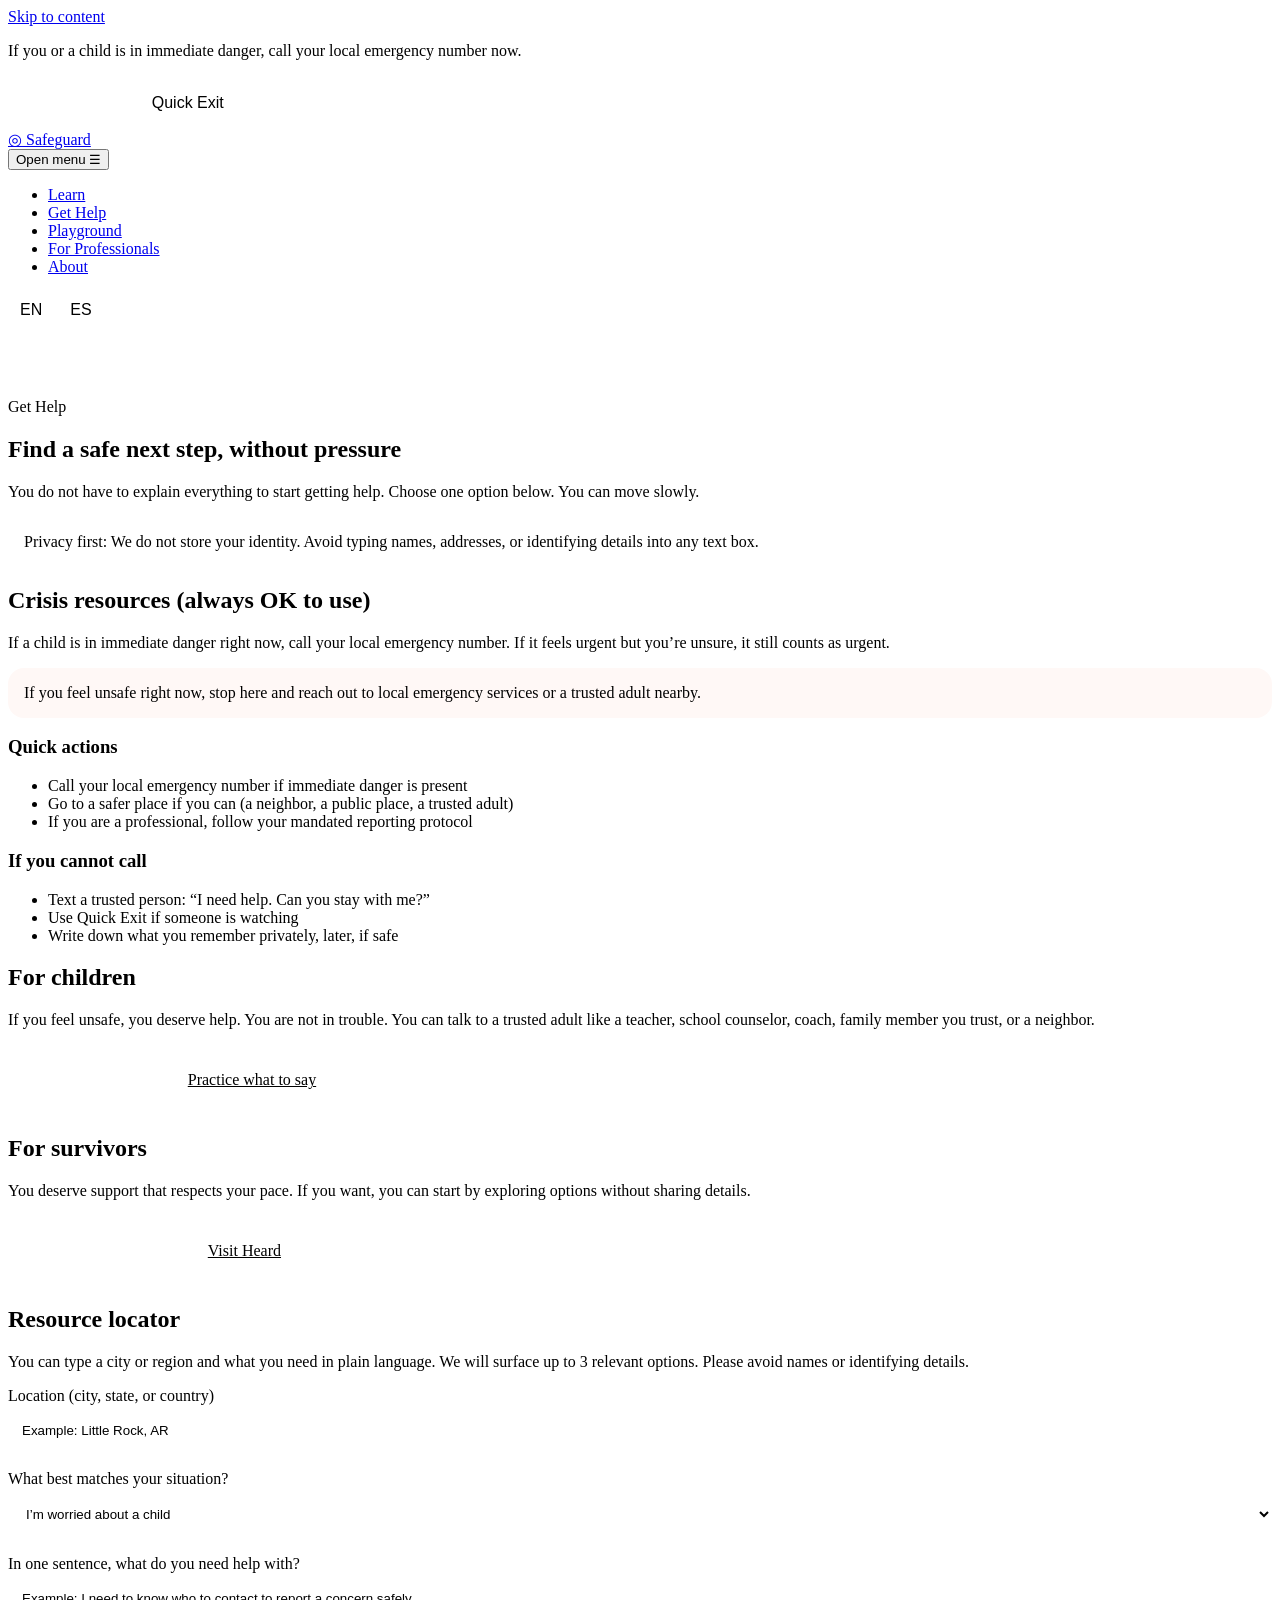
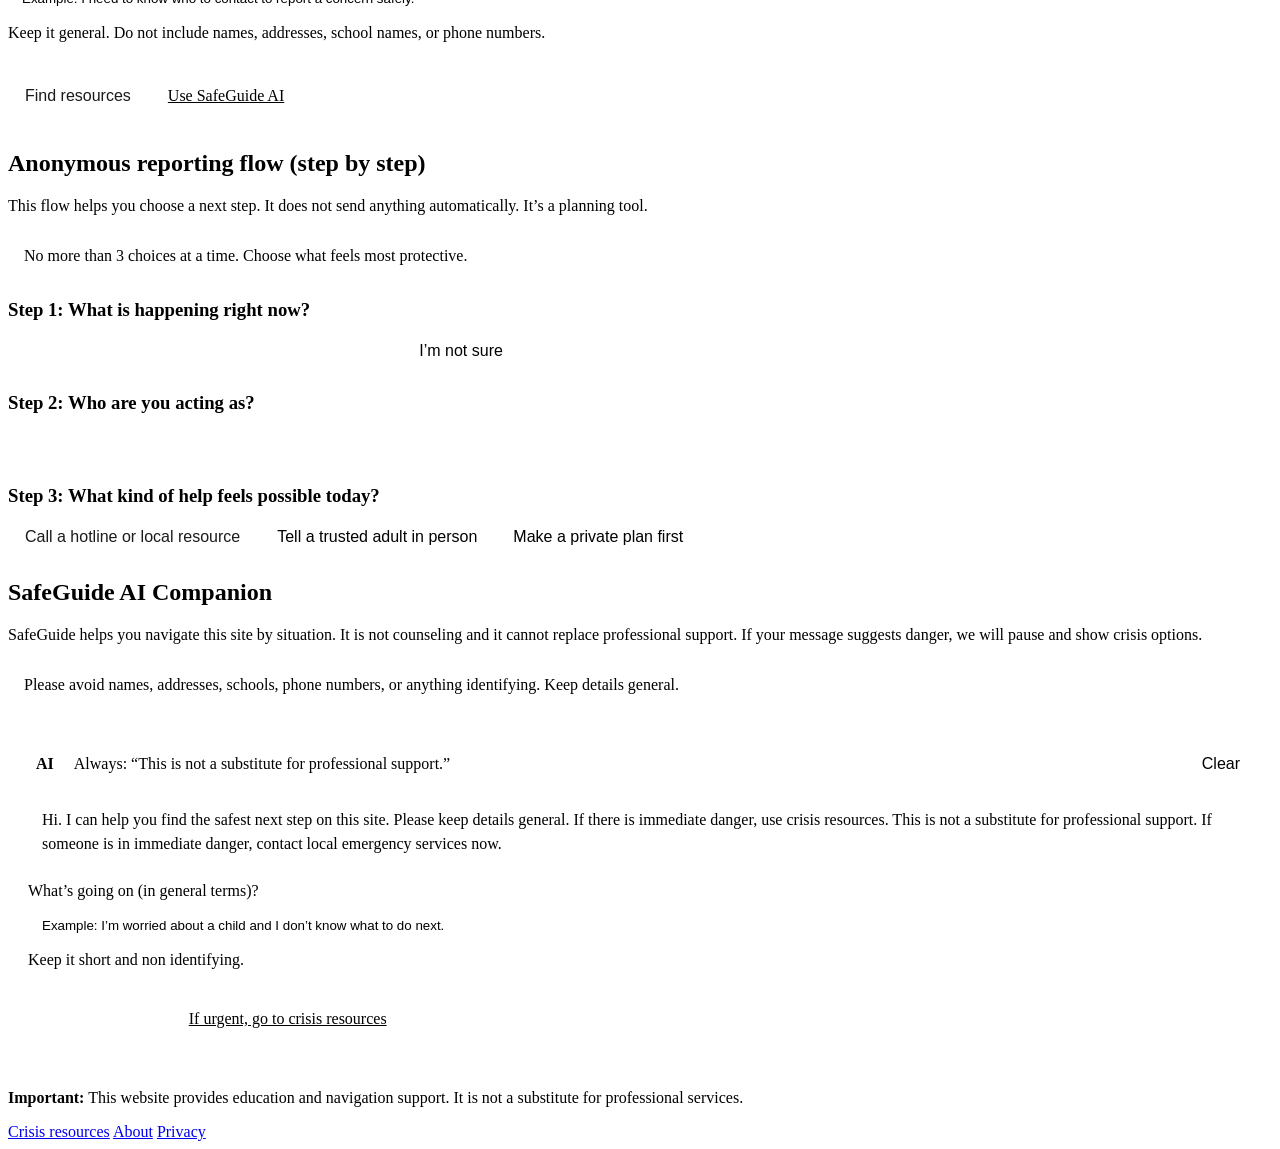
==== pages/get-help.html @ 6a70960d "Initial commit: Safeguard full build" ====
<!doctype html>
<html lang="en" data-lang="en">
  <head>
    <meta charset="UTF-8" />
    <meta name="viewport" content="width=device-width, initial-scale=1" />
    <meta name="description" content="Find crisis resources, make a safe plan, and locate help options. Privacy-first, calm, and clear." />
    <meta name="theme-color" content="#1B3A4B" />

    <link rel="icon" href="../assets/icons/favicon.svg" />
    <link rel="manifest" href="../manifest.webmanifest" />

    <link rel="preconnect" href="https://fonts.googleapis.com" />
    <link rel="preconnect" href="https://fonts.gstatic.com" crossorigin />
    <link href="https://fonts.googleapis.com/css2?family=DM+Sans:wght@400;500;700&family=Fraunces:opsz,wght@9..144,600;9..144,700&display=swap" rel="stylesheet" />

    <link rel="stylesheet" href="../css/styles.css" />
    <link rel="stylesheet" href="../css/components.css" />

    <title>Get Help — Safeguard</title>

    <script type="application/ld+json">
      {
        "@context": "https://schema.org",
        "@type": "WebPage",
        "name": "Get Help — Safeguard",
        "description": "Crisis-forward resource navigation, anonymous reporting guidance, and safe planning tools.",
        "url": "/pages/get-help.html"
      }
    </script>
  </head>

  <body>
    <a class="skip-link" href="#main">Skip to content</a>

    <div class="crisis-ribbon" role="region" aria-label="Crisis resources">
      <div class="crisis-ribbon__inner">
        <p class="crisis-ribbon__text" data-i18n="crisisRibbon">
          If you or a child is in immediate danger, call your local emergency number now.
        </p>
        <div class="crisis-ribbon__actions">
          <a class="btn btn--small btn--coral" href="#crisis" data-i18n="crisisButton">Crisis resources</a>
          <button class="btn btn--small btn--ghost" id="quickExitBtn" type="button" aria-label="Quick exit (opens weather)">
            Quick Exit
          </button>
        </div>
      </div>
    </div>

    <header class="site-header" role="banner">
      <div class="site-header__inner">
        <a class="brand" href="../index.html" aria-label="Safeguard home">
          <span class="brand__mark" aria-hidden="true">◎</span>
          <span class="brand__text">Safeguard</span>
        </a>

        <nav class="site-nav" aria-label="Primary">
          <button class="nav-toggle" type="button" aria-expanded="false" aria-controls="navMenu">
            <span class="sr-only">Open menu</span>
            <span aria-hidden="true">☰</span>
          </button>

          <ul class="nav-menu" id="navMenu">
            <li><a href="learn.html" data-i18n="navLearn">Learn</a></li>
            <li><a href="get-help.html" aria-current="page" data-i18n="navGetHelp">Get Help</a></li>
            <li><a href="playground.html" data-i18n="navPlayground">Playground</a></li>
            <li><a href="professionals.html" data-i18n="navPros">For Professionals</a></li>
            <li><a href="about.html" data-i18n="navAbout">About</a></li>
          </ul>
        </nav>

        <div class="site-header__tools">
          <div class="lang-toggle" role="group" aria-label="Language">
            <button class="btn btn--small btn--ghost" type="button" data-lang="en" aria-pressed="true">EN</button>
            <button class="btn btn--small btn--ghost" type="button" data-lang="es" aria-pressed="false">ES</button>
          </div>
          <a class="btn btn--small btn--coral" href="#crisis" data-i18n="headerCrisis">Get crisis help</a>
        </div>
      </div>
    </header>

    <main id="main" class="container" role="main">
      <section class="card">
        <p class="eyebrow">Get Help</p>
        <h1 class="display">Find a safe next step, without pressure</h1>
        <p class="lead">
          You do not have to explain everything to start getting help. Choose one option below. You can move slowly.
        </p>

        <div class="alert alert--info" role="note" aria-label="Privacy note">
          <p class="small" style="margin: 0;">
            Privacy first: We do not store your identity. Avoid typing names, addresses, or identifying details into any text box.
          </p>
        </div>
      </section>

      <!-- Crisis section -->
      <section class="card" id="crisis" aria-labelledby="crisisTitle">
        <h2 class="h2" id="crisisTitle">Crisis resources (always OK to use)</h2>
        <p>
          If a child is in immediate danger right now, call your local emergency number.
          If it feels urgent but you’re unsure, it still counts as urgent.
        </p>

        <div class="alert alert--crisis" role="alert" aria-label="Crisis alert">
          <p class="small" style="margin: 0;">
            If you feel unsafe right now, stop here and reach out to local emergency services or a trusted adult nearby.
          </p>
        </div>

        <div class="grid-2">
          <div class="card" style="box-shadow:none; background: var(--surface-2); border: 1px solid var(--neutral-100);">
            <h3 class="h3">Quick actions</h3>
            <ul class="bullets">
              <li>Call your local emergency number if immediate danger is present</li>
              <li>Go to a safer place if you can (a neighbor, a public place, a trusted adult)</li>
              <li>If you are a professional, follow your mandated reporting protocol</li>
            </ul>
          </div>

          <div class="card" style="box-shadow:none; background: var(--surface-2); border: 1px solid var(--neutral-100);">
            <h3 class="h3">If you cannot call</h3>
            <ul class="bullets">
              <li>Text a trusted person: “I need help. Can you stay with me?”</li>
              <li>Use Quick Exit if someone is watching</li>
              <li>Write down what you remember privately, later, if safe</li>
            </ul>
          </div>
        </div>
      </section>

      <!-- Path anchors (for home pathways) -->
      <section class="grid-2" aria-label="Help pathways" style="margin-top: 16px;">
        <article class="card" id="for-children">
          <h2 class="h2">For children</h2>
          <p>
            If you feel unsafe, you deserve help. You are not in trouble. You can talk to a trusted adult like a teacher, school counselor,
            coach, family member you trust, or a neighbor.
          </p>
          <div class="row">
            <a class="btn btn--secondary" href="#anonymous">Make a simple plan</a>
            <a class="btn btn--ghost" href="playground.html?tier=child">Practice what to say</a>
          </div>
        </article>

        <article class="card" id="for-survivors">
          <h2 class="h2">For survivors</h2>
          <p>
            You deserve support that respects your pace. If you want, you can start by exploring options without sharing details.
          </p>
          <div class="row">
            <a class="btn btn--secondary" href="#resources">Find support resources</a>
            <a class="btn btn--ghost" href="about.html#heard">Visit Heard</a>
          </div>
        </article>
      </section>

      <!-- Resource locator + AI matcher -->
      <section class="card" id="resources" aria-labelledby="resourcesTitle" style="margin-top: 16px;">
        <h2 class="h2" id="resourcesTitle">Resource locator</h2>
        <p class="small">
          You can type a city or region and what you need in plain language. We will surface up to 3 relevant options.
          Please avoid names or identifying details.
        </p>

        <form id="resourceMatcherForm" novalidate aria-label="Resource matcher form">
          <div class="grid-2">
            <div class="form-group">
              <label for="locationInput">Location (city, state, or country)</label>
              <input id="locationInput" name="location" type="text" placeholder="Example: Little Rock, AR" autocomplete="off" />
            </div>

            <div class="form-group">
              <label for="situationSelect">What best matches your situation?</label>
              <select id="situationSelect" name="situation">
                <option value="concerned_about_child">I’m worried about a child</option>
                <option value="i_need_support">I need support for myself</option>
                <option value="professional_reporting">I’m a professional needing reporting guidance</option>
              </select>
            </div>
          </div>

          <div class="form-group">
            <label for="detailsInput">In one sentence, what do you need help with?</label>
            <input
              id="detailsInput"
              name="details"
              type="text"
              placeholder="Example: I need to know who to contact to report a concern safely."
              autocomplete="off"
              maxlength="220"
            />
            <p class="kbd-hint" style="margin-top: 6px;">
              Keep it general. Do not include names, addresses, school names, or phone numbers.
            </p>
          </div>

          <div class="row">
            <button class="btn btn--primary" type="submit">Find resources</button>
            <a class="btn btn--ghost" href="#safeguide">Use SafeGuide AI</a>
          </div>
        </form>

        <div id="resourceResults" class="card" style="display:none; margin-top: 16px; box-shadow:none; background: var(--surface-2);">
          <h3 class="h3" style="margin-bottom: 8px;">Suggested options</h3>
          <div id="resourceResultsList" class="bullets" style="list-style: none; padding-left: 0; margin: 0;"></div>
          <p class="small" style="margin-top: 12px;">
            This is not a substitute for professional support. If danger is immediate, use crisis resources above.
          </p>
        </div>
      </section>

      <!-- Anonymous reporting flow (3 choices at a time) -->
      <section class="card" id="anonymous" aria-labelledby="anonTitle" style="margin-top: 16px;">
        <h2 class="h2" id="anonTitle">Anonymous reporting flow (step by step)</h2>
        <p class="small">
          This flow helps you choose a next step. It does not send anything automatically. It’s a planning tool.
        </p>

        <div class="alert alert--info" role="note">
          <p class="small" style="margin: 0;">
            No more than 3 choices at a time. Choose what feels most protective.
          </p>
        </div>

        <div class="card" style="box-shadow:none; border: 1px solid var(--neutral-100); background: var(--surface); margin-top: 16px;">
          <h3 class="h3" style="margin-bottom: 8px;">Step 1: What is happening right now?</h3>
          <div class="row">
            <button class="btn btn--coral" type="button" data-anon-step="1" data-choice="immediate_danger">Immediate danger</button>
            <button class="btn btn--secondary" type="button" data-anon-step="1" data-choice="not_immediate">Not immediate, but serious</button>
            <button class="btn btn--ghost" type="button" data-anon-step="1" data-choice="unsure">I’m not sure</button>
          </div>
          <div id="anonFeedback1" class="alert" style="display:none; margin-top: 12px;"></div>
        </div>

        <div class="card" style="box-shadow:none; border: 1px solid var(--neutral-100); background: var(--surface); margin-top: 16px;">
          <h3 class="h3" style="margin-bottom: 8px;">Step 2: Who are you acting as?</h3>
          <div class="row">
            <button class="btn btn--secondary" type="button" data-anon-step="2" data-choice="child">A child or teen</button>
            <button class="btn btn--secondary" type="button" data-anon-step="2" data-choice="caregiver">A parent or caregiver</button>
            <button class="btn btn--secondary" type="button" data-anon-step="2" data-choice="professional">An educator or professional</button>
          </div>
          <div id="anonFeedback2" class="alert" style="display:none; margin-top: 12px;"></div>
        </div>

        <div class="card" style="box-shadow:none; border: 1px solid var(--neutral-100); background: var(--surface); margin-top: 16px;">
          <h3 class="h3" style="margin-bottom: 8px;">Step 3: What kind of help feels possible today?</h3>
          <div class="row">
            <button class="btn btn--primary" type="button" data-anon-step="3" data-choice="call">Call a hotline or local resource</button>
            <button class="btn btn--ghost" type="button" data-anon-step="3" data-choice="tell_trusted">Tell a trusted adult in person</button>
            <button class="btn btn--ghost" type="button" data-anon-step="3" data-choice="plan">Make a private plan first</button>
          </div>
          <div id="anonFeedback3" class="alert" style="display:none; margin-top: 12px;"></div>
        </div>

        <div class="card" id="anonSummary" style="display:none; margin-top: 16px; box-shadow:none; background: var(--surface-2); border: 1px solid var(--neutral-100);">
          <h3 class="h3">Your suggested next step</h3>
          <p id="anonSummaryText" class="small" style="margin-bottom: 12px;"></p>
          <div class="row">
            <a class="btn btn--coral" href="#crisis">Go to crisis resources</a>
            <a class="btn btn--secondary" href="#resources">Use resource locator</a>
            <a class="btn btn--ghost" href="playground.html">Practice scenarios</a>
          </div>
        </div>
      </section>

      <!-- SafeGuide AI Companion -->
      <section class="card" id="safeguide" aria-labelledby="sgTitle" style="margin-top: 16px;">
        <h2 class="h2" id="sgTitle">SafeGuide AI Companion</h2>
        <p class="small">
          SafeGuide helps you navigate this site by situation. It is not counseling and it cannot replace professional support.
          If your message suggests danger, we will pause and show crisis options.
        </p>

        <div class="alert alert--warning" role="note">
          <p class="small" style="margin: 0;">
            Please avoid names, addresses, schools, phone numbers, or anything identifying. Keep details general.
          </p>
        </div>

        <div class="ai-panel" aria-label="SafeGuide AI panel">
          <div class="ai-panel__header">
            <div>
              <span class="badge">AI</span>
              <span class="small" style="margin-left: 8px;">
                Always: “This is not a substitute for professional support.”
              </span>
            </div>
            <button class="btn btn--small btn--ghost" type="button" id="clearAiChatBtn">Clear</button>
          </div>

          <div class="ai-panel__messages" id="aiMessages" aria-live="polite" aria-label="AI conversation"></div>

          <form id="aiChatForm" novalidate>
            <div class="form-group" style="margin-bottom: 12px;">
              <label for="aiInput">What’s going on (in general terms)?</label>
              <input
                id="aiInput"
                type="text"
                maxlength="240"
                placeholder="Example: I’m worried about a child and I don’t know what to do next."
                autocomplete="off"
              />
              <p class="kbd-hint" style="margin-top: 6px;">
                Keep it short and non identifying.
              </p>
            </div>
            <div class="row">
              <button class="btn btn--secondary" type="submit">Ask SafeGuide</button>
              <a class="btn btn--ghost" href="#crisis">If urgent, go to crisis resources</a>
            </div>
          </form>
        </div>
      </section>
    </main>

    <footer class="site-footer" role="contentinfo">
      <div class="container site-footer__inner">
        <p class="small">
          <strong>Important:</strong> This website provides education and navigation support. It is not a substitute for professional services.
        </p>
        <div class="footer-links">
          <a href="#crisis">Crisis resources</a>
          <a href="about.html">About</a>
          <a href="about.html#privacy">Privacy</a>
        </div>
      </div>
    </footer>

    <script src="../js/main.js" defer></script>
    <script src="../js/ai.js" defer></script>
  </body>
</html>
---- css/components.css ----
/* =========================
   Reusable Components
   Safeguard UI Library
   ========================= */

/* -------------------------
   Buttons
   ------------------------- */
   .btn {
    display: inline-flex;
    align-items: center;
    justify-content: center;
    gap: 8px;
    padding: 12px 16px;
    font-size: var(--fs-14);
    font-weight: 500;
    border-radius: 14px;
    border: 1px solid transparent;
    cursor: pointer;
    transition:
      transform var(--t-200) var(--ease),
      background var(--t-200) var(--ease),
      box-shadow var(--t-200) var(--ease),
      border-color var(--t-200) var(--ease);
    text-align: center;
    min-height: 44px; /* Accessible touch target */
  }
  
  /* Primary: hopeful, forward */
  .btn--primary {
    background: var(--amber);
    color: #1a1a1a;
  }
  
  .btn--primary:hover {
    transform: translateY(-1px);
    box-shadow: 0 10px 24px rgba(232, 168, 56, 0.25);
  }
  
  /* Secondary: calm, informational */
  .btn--secondary {
    background: var(--teal);
    color: #fff;
  }
  
  .btn--secondary:hover {
    background: var(--teal-2);
    transform: translateY(-1px);
  }
  
  /* Crisis */
  .btn--coral {
    background: var(--coral);
    color: #fff;
  }
  
  .btn--coral:hover {
    transform: translateY(-1px);
    box-shadow: 0 10px 24px rgba(217, 95, 75, 0.25);
  }
  
  /* Ghost */
  .btn--ghost {
    background: transparent;
    border: 1px solid var(--neutral-200);
    color: var(--ink);
  }
  
  .btn--ghost:hover {
    background: var(--surface-2);
  }
  
  /* Small */
  .btn--small {
    padding: 8px 12px;
    font-size: var(--fs-12);
    min-height: 36px;
  }
  
  /* -------------------------
     Alerts
     ------------------------- */
  .alert {
    padding: 16px;
    border-radius: 16px;
    border: 1px solid var(--neutral-100);
    background: var(--surface);
    margin-bottom: 16px;
  }
  
  .alert--info {
    border-left: 4px solid var(--teal);
  }
  
  .alert--warning {
    border-left: 4px solid var(--amber);
  }
  
  .alert--crisis {
    border-left: 4px solid var(--coral);
    background: #fff8f6;
  }
  
  /* -------------------------
     Forms
     ------------------------- */
  .form-group {
    margin-bottom: 20px;
  }
  
  label {
    display: block;
    font-size: var(--fs-14);
    font-weight: 500;
    margin-bottom: 6px;
    color: var(--ink);
  }
  
  input,
  textarea,
  select {
    width: 100%;
    padding: 12px 14px;
    border-radius: 14px;
    border: 1px solid var(--neutral-200);
    background: var(--surface);
    transition:
      border-color var(--t-200) var(--ease),
      box-shadow var(--t-200) var(--ease);
  }
  
  textarea {
    resize: vertical;
    min-height: 100px;
  }
  
  input:focus,
  textarea:focus,
  select:focus {
    border-color: var(--amber);
    box-shadow: var(--ring);
    outline: none;
  }
  
  input::placeholder,
  textarea::placeholder {
    color: var(--neutral-200);
  }
  
  /* -------------------------
     Progress Bar
     ------------------------- */
  .progress {
    height: 8px;
    background: var(--neutral-100);
    border-radius: 999px;
    overflow: hidden;
  }
  
  .progress__bar {
    height: 100%;
    width: 0%;
    background: var(--amber);
    transition: width var(--t-300) var(--ease);
  }
  
  /* -------------------------
     Chips / Tags
     ------------------------- */
  .chip {
    display: inline-flex;
    align-items: center;
    padding: 6px 10px;
    border-radius: 999px;
    font-size: var(--fs-12);
    background: var(--surface-2);
    border: 1px solid var(--neutral-100);
    color: var(--ink);
  }
  
  .chip--teal {
    background: rgba(27, 58, 75, 0.08);
    border-color: rgba(27, 58, 75, 0.2);
  }
  
  .chip--amber {
    background: rgba(232, 168, 56, 0.12);
    border-color: rgba(232, 168, 56, 0.3);
  }
  
  .chip--coral {
    background: rgba(217, 95, 75, 0.12);
    border-color: rgba(217, 95, 75, 0.3);
  }
  
  /* -------------------------
     Badge
     ------------------------- */
  .badge {
    display: inline-block;
    padding: 4px 8px;
    border-radius: 8px;
    font-size: var(--fs-12);
    font-weight: 600;
    background: var(--neutral-100);
    color: var(--teal);
  }
  
  /* -------------------------
     Modal (Calm Overlay)
     ------------------------- */
  .modal-overlay {
    position: fixed;
    inset: 0;
    background: rgba(16, 33, 42, 0.55);
    display: none;
    align-items: center;
    justify-content: center;
    padding: 24px;
    z-index: 2000;
  }
  
  .modal-overlay.active {
    display: flex;
  }
  
  .modal {
    background: var(--surface);
    padding: 24px;
    border-radius: 18px;
    max-width: 500px;
    width: 100%;
    box-shadow: var(--shadow);
    animation: fadeIn var(--t-200) var(--ease);
  }
  
  @keyframes fadeIn {
    from { opacity: 0; transform: translateY(6px); }
    to { opacity: 1; transform: translateY(0); }
  }
  
  /* -------------------------
     Toast
     ------------------------- */
  .toast {
    position: fixed;
    bottom: 24px;
    right: 24px;
    background: var(--surface);
    padding: 14px 18px;
    border-radius: 14px;
    border: 1px solid var(--neutral-100);
    box-shadow: var(--shadow);
    display: none;
    z-index: 3000;
  }
  
  .toast.active {
    display: block;
  }
  
  /* -------------------------
     AI Panel
     ------------------------- */
  .ai-panel {
    border-radius: 18px;
    border: 1px solid var(--neutral-100);
    background: var(--surface);
    padding: 20px;
    box-shadow: var(--shadow);
  }
  
  .ai-panel__header {
    display: flex;
    justify-content: space-between;
    align-items: center;
    margin-bottom: 16px;
  }
  
  .ai-panel__messages {
    max-height: 280px;
    overflow-y: auto;
    margin-bottom: 16px;
    display: flex;
    flex-direction: column;
    gap: 12px;
  }
  
  .ai-message {
    padding: 10px 14px;
    border-radius: 14px;
    font-size: var(--fs-14);
    line-height: 1.5;
  }
  
  .ai-message--user {
    align-self: flex-end;
    background: var(--amber);
  }
  
  .ai-message--assistant {
    align-self: flex-start;
    background: var(--surface-2);
    border: 1px solid var(--neutral-100);
  }
  
  /* -------------------------
     Heard Wall
     ------------------------- */
  .heard-wall {
    position: relative;
    background: #0f1e26;
    color: #fff;
    padding: 40px;
    border-radius: 20px;
    overflow: hidden;
    min-height: 280px;
  }
  
  .heard-card {
    position: absolute;
    padding: 10px 14px;
    border-radius: 16px;
    background: rgba(255, 255, 255, 0.08);
    backdrop-filter: blur(8px);
    font-size: var(--fs-14);
    transition: transform 10s linear;
  }
  
  .heard-card:hover {
    background: rgba(255, 255, 255, 0.14);
  }
  
  .heard-resonate {
    margin-top: 8px;
    font-size: var(--fs-12);
    color: var(--amber);
    cursor: pointer;
  }
  
  /* -------------------------
     Certificate (Professional)
     ------------------------- */
  .certificate {
    border: 2px solid var(--neutral-200);
    padding: 32px;
    border-radius: 18px;
    text-align: center;
    background: var(--surface);
  }
  
  .certificate h2 {
    font-family: var(--font-display);
    font-size: var(--fs-32);
    margin-bottom: 16px;
  }
  
  /* -------------------------
     Mobile adjustments
     ------------------------- */
  @media (max-width: 600px) {
    .btn {
      width: 100%;
    }
  
    .row {
      flex-direction: column;
    }
  
    .toast {
      right: 16px;
      left: 16px;
    }
  }
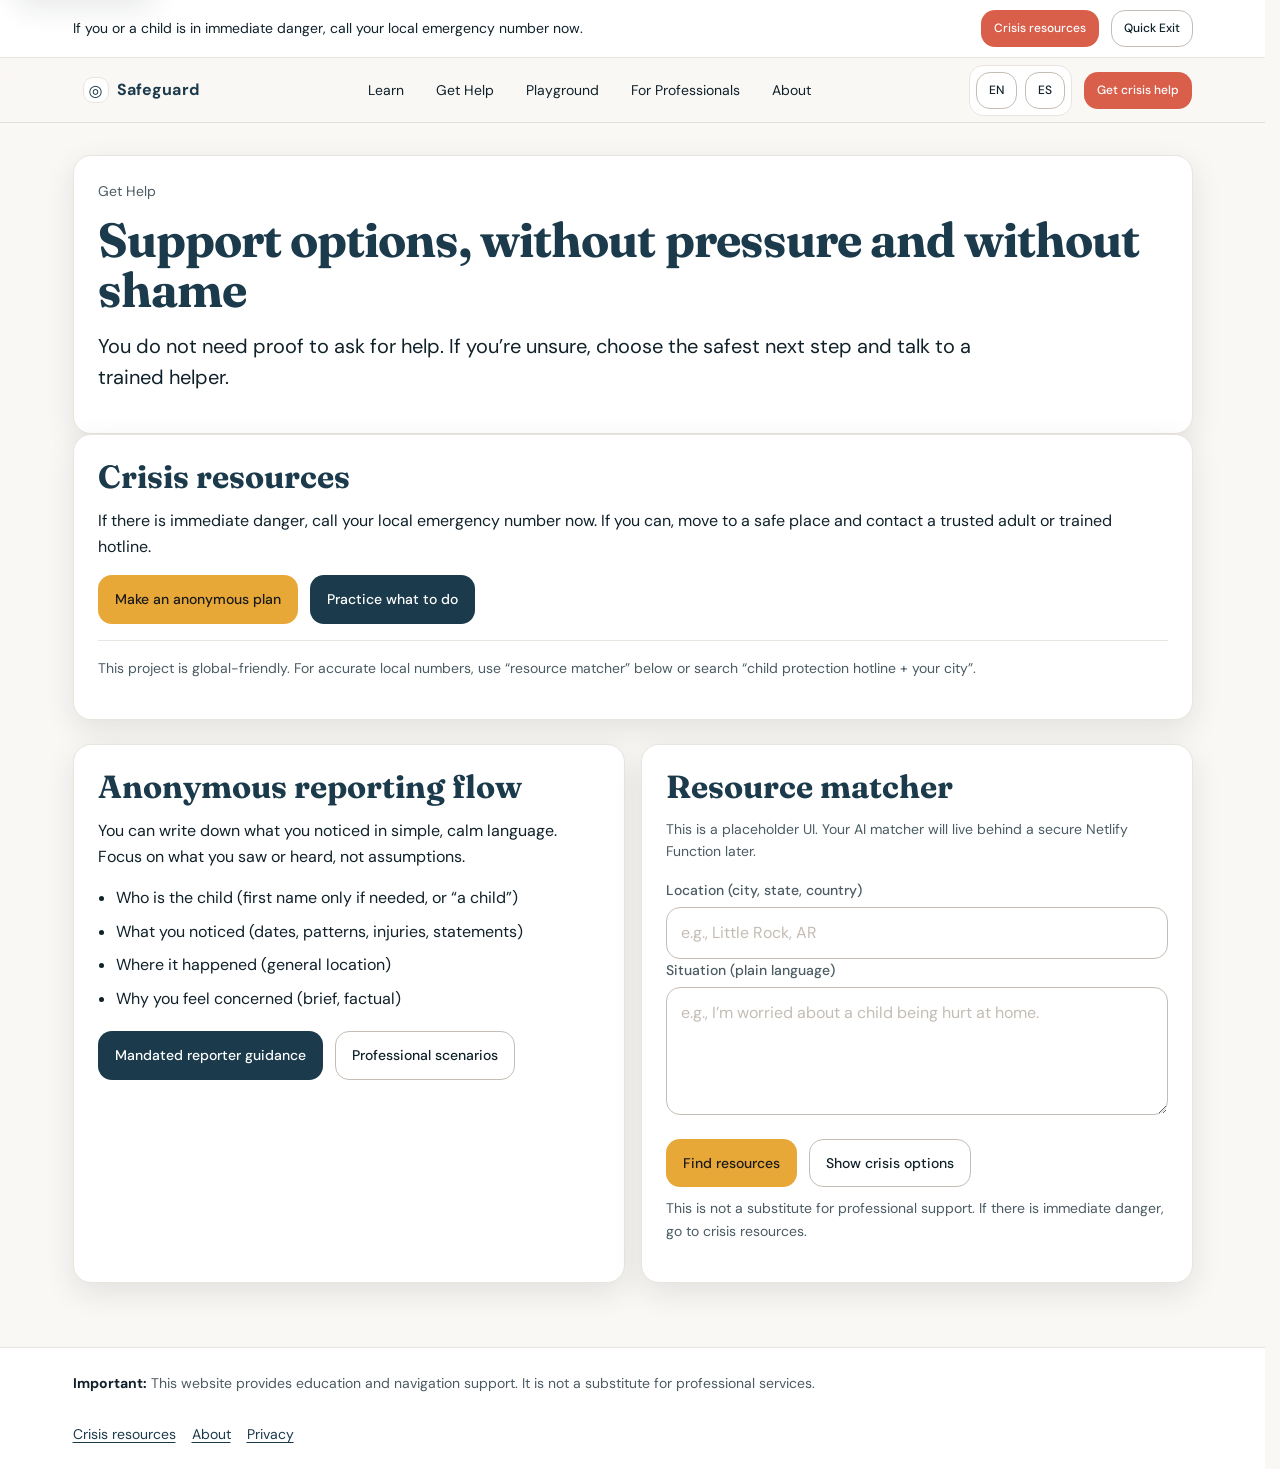
==== commit b29e023c: "Fix pages to use absolute asset paths" ====
--- a/pages/get-help.html
+++ b/pages/get-help.html
@@ -3,18 +3,25 @@
   <head>
     <meta charset="UTF-8" />
     <meta name="viewport" content="width=device-width, initial-scale=1" />
-    <meta name="description" content="Find crisis resources, make a safe plan, and locate help options. Privacy-first, calm, and clear." />
+    <meta
+      name="description"
+      content="Get help options, crisis resources, anonymous reporting guidance, and resource matching."
+    />
     <meta name="theme-color" content="#1B3A4B" />
 
-    <link rel="icon" href="../assets/icons/favicon.svg" />
-    <link rel="manifest" href="../manifest.webmanifest" />
+    <link rel="icon" href="/assets/icons/favicon.svg" />
+    <link rel="manifest" href="/manifest.webmanifest" />
 
     <link rel="preconnect" href="https://fonts.googleapis.com" />
     <link rel="preconnect" href="https://fonts.gstatic.com" crossorigin />
-    <link href="https://fonts.googleapis.com/css2?family=DM+Sans:wght@400;500;700&family=Fraunces:opsz,wght@9..144,600;9..144,700&display=swap" rel="stylesheet" />
+    <link
+      href="https://fonts.googleapis.com/css2?family=DM+Sans:wght@400;500;700&family=Fraunces:opsz,wght@9..144,600;9..144,700&display=swap"
+      rel="stylesheet"
+    />
 
-    <link rel="stylesheet" href="../css/styles.css" />
-    <link rel="stylesheet" href="../css/components.css" />
+    <link rel="stylesheet" href="/css/styles.css" />
+    <link rel="stylesheet" href="/css/components.css" />
+    <script src="/js/main.js" defer></script>
 
     <title>Get Help — Safeguard</title>
 
@@ -23,7 +30,7 @@
         "@context": "https://schema.org",
         "@type": "WebPage",
         "name": "Get Help — Safeguard",
-        "description": "Crisis-forward resource navigation, anonymous reporting guidance, and safe planning tools.",
+        "description": "Crisis resources, reporting guidance, and support pathways.",
         "url": "/pages/get-help.html"
       }
     </script>
@@ -38,7 +45,7 @@
           If you or a child is in immediate danger, call your local emergency number now.
         </p>
         <div class="crisis-ribbon__actions">
-          <a class="btn btn--small btn--coral" href="#crisis" data-i18n="crisisButton">Crisis resources</a>
+          <a class="btn btn--small btn--coral" href="/pages/get-help.html#crisis" aria-current="page" data-i18n="crisisButton">Crisis resources</a>
           <button class="btn btn--small btn--ghost" id="quickExitBtn" type="button" aria-label="Quick exit (opens weather)">
             Quick Exit
           </button>
@@ -48,7 +55,7 @@
 
     <header class="site-header" role="banner">
       <div class="site-header__inner">
-        <a class="brand" href="../index.html" aria-label="Safeguard home">
+        <a class="brand" href="/index.html" aria-label="Safeguard home">
           <span class="brand__mark" aria-hidden="true">◎</span>
           <span class="brand__text">Safeguard</span>
         </a>
@@ -60,11 +67,11 @@
           </button>
 
           <ul class="nav-menu" id="navMenu">
-            <li><a href="learn.html" data-i18n="navLearn">Learn</a></li>
-            <li><a href="get-help.html" aria-current="page" data-i18n="navGetHelp">Get Help</a></li>
-            <li><a href="playground.html" data-i18n="navPlayground">Playground</a></li>
-            <li><a href="professionals.html" data-i18n="navPros">For Professionals</a></li>
-            <li><a href="about.html" data-i18n="navAbout">About</a></li>
+            <li><a href="/pages/learn.html" data-i18n="navLearn">Learn</a></li>
+            <li><a href="/pages/get-help.html" aria-current="page" data-i18n="navGetHelp">Get Help</a></li>
+            <li><a href="/pages/playground.html" data-i18n="navPlayground">Playground</a></li>
+            <li><a href="/pages/professionals.html" data-i18n="navPros">For Professionals</a></li>
+            <li><a href="/pages/about.html" data-i18n="navAbout">About</a></li>
           </ul>
         </nav>
 
@@ -81,235 +88,71 @@
     <main id="main" class="container" role="main">
       <section class="card">
         <p class="eyebrow">Get Help</p>
-        <h1 class="display">Find a safe next step, without pressure</h1>
+        <h1 class="display">Support options, without pressure and without shame</h1>
         <p class="lead">
-          You do not have to explain everything to start getting help. Choose one option below. You can move slowly.
+          You do not need proof to ask for help. If you’re unsure, choose the safest next step and talk to a trained helper.
+        </p>
+      </section>
+
+      <section class="card" id="crisis" aria-label="Crisis resources">
+        <h2 class="h2">Crisis resources</h2>
+        <p>
+          If there is immediate danger, call your local emergency number now.
+          If you can, move to a safe place and contact a trusted adult or trained hotline.
         </p>
 
-        <div class="alert alert--info" role="note" aria-label="Privacy note">
-          <p class="small" style="margin: 0;">
-            Privacy first: We do not store your identity. Avoid typing names, addresses, or identifying details into any text box.
-          </p>
+        <div class="row">
+          <a class="btn btn--primary" href="#anonymous">Make an anonymous plan</a>
+          <a class="btn btn--secondary" href="/pages/playground.html?tier=teen">Practice what to do</a>
         </div>
+
+        <div class="soft-divider"></div>
+        <p class="small">
+          This project is global-friendly. For accurate local numbers, use “resource matcher” below or search “child protection hotline + your city”.
+        </p>
       </section>
 
-      <!-- Crisis section -->
-      <section class="card" id="crisis" aria-labelledby="crisisTitle">
-        <h2 class="h2" id="crisisTitle">Crisis resources (always OK to use)</h2>
-        <p>
-          If a child is in immediate danger right now, call your local emergency number.
-          If it feels urgent but you’re unsure, it still counts as urgent.
-        </p>
-
-        <div class="alert alert--crisis" role="alert" aria-label="Crisis alert">
-          <p class="small" style="margin: 0;">
-            If you feel unsafe right now, stop here and reach out to local emergency services or a trusted adult nearby.
+      <section class="grid-2" aria-label="Help pathways">
+        <article class="card" id="anonymous">
+          <h2 class="h2">Anonymous reporting flow</h2>
+          <p>
+            You can write down what you noticed in simple, calm language. Focus on what you saw or heard, not assumptions.
           </p>
-        </div>
-
-        <div class="grid-2">
-          <div class="card" style="box-shadow:none; background: var(--surface-2); border: 1px solid var(--neutral-100);">
-            <h3 class="h3">Quick actions</h3>
-            <ul class="bullets">
-              <li>Call your local emergency number if immediate danger is present</li>
-              <li>Go to a safer place if you can (a neighbor, a public place, a trusted adult)</li>
-              <li>If you are a professional, follow your mandated reporting protocol</li>
-            </ul>
-          </div>
-
-          <div class="card" style="box-shadow:none; background: var(--surface-2); border: 1px solid var(--neutral-100);">
-            <h3 class="h3">If you cannot call</h3>
-            <ul class="bullets">
-              <li>Text a trusted person: “I need help. Can you stay with me?”</li>
-              <li>Use Quick Exit if someone is watching</li>
-              <li>Write down what you remember privately, later, if safe</li>
-            </ul>
-          </div>
-        </div>
-      </section>
-
-      <!-- Path anchors (for home pathways) -->
-      <section class="grid-2" aria-label="Help pathways" style="margin-top: 16px;">
-        <article class="card" id="for-children">
-          <h2 class="h2">For children</h2>
-          <p>
-            If you feel unsafe, you deserve help. You are not in trouble. You can talk to a trusted adult like a teacher, school counselor,
-            coach, family member you trust, or a neighbor.
-          </p>
+          <ul class="bullets">
+            <li>Who is the child (first name only if needed, or “a child”)</li>
+            <li>What you noticed (dates, patterns, injuries, statements)</li>
+            <li>Where it happened (general location)</li>
+            <li>Why you feel concerned (brief, factual)</li>
+          </ul>
           <div class="row">
-            <a class="btn btn--secondary" href="#anonymous">Make a simple plan</a>
-            <a class="btn btn--ghost" href="playground.html?tier=child">Practice what to say</a>
+            <a class="btn btn--secondary" href="/pages/professionals.html#reporting">Mandated reporter guidance</a>
+            <a class="btn btn--ghost" href="/pages/playground.html?tier=pro">Professional scenarios</a>
           </div>
         </article>
 
-        <article class="card" id="for-survivors">
-          <h2 class="h2">For survivors</h2>
-          <p>
-            You deserve support that respects your pace. If you want, you can start by exploring options without sharing details.
+        <article class="card">
+          <h2 class="h2">Resource matcher</h2>
+          <p class="small">
+            This is a placeholder UI. Your AI matcher will live behind a secure Netlify Function later.
           </p>
-          <div class="row">
-            <a class="btn btn--secondary" href="#resources">Find support resources</a>
-            <a class="btn btn--ghost" href="about.html#heard">Visit Heard</a>
-          </div>
-        </article>
-      </section>
 
-      <!-- Resource locator + AI matcher -->
-      <section class="card" id="resources" aria-labelledby="resourcesTitle" style="margin-top: 16px;">
-        <h2 class="h2" id="resourcesTitle">Resource locator</h2>
-        <p class="small">
-          You can type a city or region and what you need in plain language. We will surface up to 3 relevant options.
-          Please avoid names or identifying details.
-        </p>
+          <form class="form" aria-label="Resource matcher form">
+            <label class="small" for="location">Location (city, state, country)</label>
+            <input id="location" name="location" type="text" placeholder="e.g., Little Rock, AR" />
 
-        <form id="resourceMatcherForm" novalidate aria-label="Resource matcher form">
-          <div class="grid-2">
-            <div class="form-group">
-              <label for="locationInput">Location (city, state, or country)</label>
-              <input id="locationInput" name="location" type="text" placeholder="Example: Little Rock, AR" autocomplete="off" />
+            <label class="small" for="situation">Situation (plain language)</label>
+            <textarea id="situation" name="situation" rows="4" placeholder="e.g., I’m worried about a child being hurt at home."></textarea>
+
+            <div class="row">
+              <button class="btn btn--primary" type="button">Find resources</button>
+              <a class="btn btn--ghost" href="#crisis">Show crisis options</a>
             </div>
 
-            <div class="form-group">
-              <label for="situationSelect">What best matches your situation?</label>
-              <select id="situationSelect" name="situation">
-                <option value="concerned_about_child">I’m worried about a child</option>
-                <option value="i_need_support">I need support for myself</option>
-                <option value="professional_reporting">I’m a professional needing reporting guidance</option>
-              </select>
-            </div>
-          </div>
-
-          <div class="form-group">
-            <label for="detailsInput">In one sentence, what do you need help with?</label>
-            <input
-              id="detailsInput"
-              name="details"
-              type="text"
-              placeholder="Example: I need to know who to contact to report a concern safely."
-              autocomplete="off"
-              maxlength="220"
-            />
-            <p class="kbd-hint" style="margin-top: 6px;">
-              Keep it general. Do not include names, addresses, school names, or phone numbers.
+            <p class="small" style="margin-top: 10px;">
+              This is not a substitute for professional support. If there is immediate danger, go to crisis resources.
             </p>
-          </div>
-
-          <div class="row">
-            <button class="btn btn--primary" type="submit">Find resources</button>
-            <a class="btn btn--ghost" href="#safeguide">Use SafeGuide AI</a>
-          </div>
-        </form>
-
-        <div id="resourceResults" class="card" style="display:none; margin-top: 16px; box-shadow:none; background: var(--surface-2);">
-          <h3 class="h3" style="margin-bottom: 8px;">Suggested options</h3>
-          <div id="resourceResultsList" class="bullets" style="list-style: none; padding-left: 0; margin: 0;"></div>
-          <p class="small" style="margin-top: 12px;">
-            This is not a substitute for professional support. If danger is immediate, use crisis resources above.
-          </p>
-        </div>
-      </section>
-
-      <!-- Anonymous reporting flow (3 choices at a time) -->
-      <section class="card" id="anonymous" aria-labelledby="anonTitle" style="margin-top: 16px;">
-        <h2 class="h2" id="anonTitle">Anonymous reporting flow (step by step)</h2>
-        <p class="small">
-          This flow helps you choose a next step. It does not send anything automatically. It’s a planning tool.
-        </p>
-
-        <div class="alert alert--info" role="note">
-          <p class="small" style="margin: 0;">
-            No more than 3 choices at a time. Choose what feels most protective.
-          </p>
-        </div>
-
-        <div class="card" style="box-shadow:none; border: 1px solid var(--neutral-100); background: var(--surface); margin-top: 16px;">
-          <h3 class="h3" style="margin-bottom: 8px;">Step 1: What is happening right now?</h3>
-          <div class="row">
-            <button class="btn btn--coral" type="button" data-anon-step="1" data-choice="immediate_danger">Immediate danger</button>
-            <button class="btn btn--secondary" type="button" data-anon-step="1" data-choice="not_immediate">Not immediate, but serious</button>
-            <button class="btn btn--ghost" type="button" data-anon-step="1" data-choice="unsure">I’m not sure</button>
-          </div>
-          <div id="anonFeedback1" class="alert" style="display:none; margin-top: 12px;"></div>
-        </div>
-
-        <div class="card" style="box-shadow:none; border: 1px solid var(--neutral-100); background: var(--surface); margin-top: 16px;">
-          <h3 class="h3" style="margin-bottom: 8px;">Step 2: Who are you acting as?</h3>
-          <div class="row">
-            <button class="btn btn--secondary" type="button" data-anon-step="2" data-choice="child">A child or teen</button>
-            <button class="btn btn--secondary" type="button" data-anon-step="2" data-choice="caregiver">A parent or caregiver</button>
-            <button class="btn btn--secondary" type="button" data-anon-step="2" data-choice="professional">An educator or professional</button>
-          </div>
-          <div id="anonFeedback2" class="alert" style="display:none; margin-top: 12px;"></div>
-        </div>
-
-        <div class="card" style="box-shadow:none; border: 1px solid var(--neutral-100); background: var(--surface); margin-top: 16px;">
-          <h3 class="h3" style="margin-bottom: 8px;">Step 3: What kind of help feels possible today?</h3>
-          <div class="row">
-            <button class="btn btn--primary" type="button" data-anon-step="3" data-choice="call">Call a hotline or local resource</button>
-            <button class="btn btn--ghost" type="button" data-anon-step="3" data-choice="tell_trusted">Tell a trusted adult in person</button>
-            <button class="btn btn--ghost" type="button" data-anon-step="3" data-choice="plan">Make a private plan first</button>
-          </div>
-          <div id="anonFeedback3" class="alert" style="display:none; margin-top: 12px;"></div>
-        </div>
-
-        <div class="card" id="anonSummary" style="display:none; margin-top: 16px; box-shadow:none; background: var(--surface-2); border: 1px solid var(--neutral-100);">
-          <h3 class="h3">Your suggested next step</h3>
-          <p id="anonSummaryText" class="small" style="margin-bottom: 12px;"></p>
-          <div class="row">
-            <a class="btn btn--coral" href="#crisis">Go to crisis resources</a>
-            <a class="btn btn--secondary" href="#resources">Use resource locator</a>
-            <a class="btn btn--ghost" href="playground.html">Practice scenarios</a>
-          </div>
-        </div>
-      </section>
-
-      <!-- SafeGuide AI Companion -->
-      <section class="card" id="safeguide" aria-labelledby="sgTitle" style="margin-top: 16px;">
-        <h2 class="h2" id="sgTitle">SafeGuide AI Companion</h2>
-        <p class="small">
-          SafeGuide helps you navigate this site by situation. It is not counseling and it cannot replace professional support.
-          If your message suggests danger, we will pause and show crisis options.
-        </p>
-
-        <div class="alert alert--warning" role="note">
-          <p class="small" style="margin: 0;">
-            Please avoid names, addresses, schools, phone numbers, or anything identifying. Keep details general.
-          </p>
-        </div>
-
-        <div class="ai-panel" aria-label="SafeGuide AI panel">
-          <div class="ai-panel__header">
-            <div>
-              <span class="badge">AI</span>
-              <span class="small" style="margin-left: 8px;">
-                Always: “This is not a substitute for professional support.”
-              </span>
-            </div>
-            <button class="btn btn--small btn--ghost" type="button" id="clearAiChatBtn">Clear</button>
-          </div>
-
-          <div class="ai-panel__messages" id="aiMessages" aria-live="polite" aria-label="AI conversation"></div>
-
-          <form id="aiChatForm" novalidate>
-            <div class="form-group" style="margin-bottom: 12px;">
-              <label for="aiInput">What’s going on (in general terms)?</label>
-              <input
-                id="aiInput"
-                type="text"
-                maxlength="240"
-                placeholder="Example: I’m worried about a child and I don’t know what to do next."
-                autocomplete="off"
-              />
-              <p class="kbd-hint" style="margin-top: 6px;">
-                Keep it short and non identifying.
-              </p>
-            </div>
-            <div class="row">
-              <button class="btn btn--secondary" type="submit">Ask SafeGuide</button>
-              <a class="btn btn--ghost" href="#crisis">If urgent, go to crisis resources</a>
-            </div>
           </form>
-        </div>
+        </article>
       </section>
     </main>
 
@@ -320,13 +163,10 @@
         </p>
         <div class="footer-links">
           <a href="#crisis">Crisis resources</a>
-          <a href="about.html">About</a>
-          <a href="about.html#privacy">Privacy</a>
+          <a href="/pages/about.html">About</a>
+          <a href="/pages/about.html#privacy">Privacy</a>
         </div>
       </div>
     </footer>
-
-    <script src="../js/main.js" defer></script>
-    <script src="../js/ai.js" defer></script>
   </body>
 </html>
--- a/css/styles.css
+++ b/css/styles.css
@@ -0,0 +1,636 @@
+
+/* =========================
+   Safeguard Design System
+   Soft minimalism with warm, editorial touches
+   Mobile first, accessible, calm
+   ========================= */
+
+/* -------------------------
+   Color Palette (purpose-labeled)
+   ------------------------- */
+   :root {
+    /* Base: warm off white. Primary background for calm, safe reading. */
+    --base: #FAF8F5;
+  
+    /* Authority and calm: deep teal. Primary text, header, trust surfaces. */
+    --teal: #1B3A4B;
+  
+    /* Hope and action: warm amber. Positive highlights, progress, non-crisis CTAs. */
+    --amber: #E8A838;
+  
+    /* Neutrals: soft warm grays. Borders, subtle backgrounds, dividers. */
+    --neutral-100: #E8E4DF;
+    --neutral-200: #C4BDB5;
+  
+    /* Crisis CTA: deep coral (never harsh red). Urgent but not alarming. */
+    --coral: #D95F4B;
+  
+    /* Extended neutrals for readability */
+    --ink: #10212A;          /* Deep readable text for long content */
+    --muted: #4B5B63;        /* Secondary text */
+    --surface: #FFFFFF;      /* Card surfaces */
+    --surface-2: #F4F0EB;    /* Soft section background */
+    --teal-2: #234A5D;       /* Slightly lighter teal for hover */
+    --shadow: 0 10px 30px rgba(16, 33, 42, 0.10);
+    --ring: 0 0 0 3px rgba(232, 168, 56, 0.35);
+  
+    /* Typography */
+    --font-body: "DM Sans", system-ui, -apple-system, Segoe UI, Roboto, Arial, sans-serif;
+    --font-display: "Fraunces", Georgia, "Times New Roman", serif;
+  
+    /* Type scale (px) */
+    --fs-12: 12px;
+    --fs-14: 14px;
+    --fs-16: 16px;
+    --fs-20: 20px;
+    --fs-24: 24px;
+    --fs-32: 32px;
+    --fs-48: 48px;
+  
+    /* Spacing scale */
+    --sp-2: 2px;
+    --sp-4: 4px;
+    --sp-8: 8px;
+    --sp-12: 12px;
+    --sp-16: 16px;
+    --sp-20: 20px;
+    --sp-24: 24px;
+    --sp-32: 32px;
+    --sp-40: 40px;
+    --sp-48: 48px;
+    --sp-64: 64px;
+  
+    /* Radius */
+    --r-10: 10px;
+    --r-14: 14px;
+    --r-18: 18px;
+  
+    /* Transitions */
+    --ease: cubic-bezier(0.2, 0.8, 0.2, 1);
+    --t-200: 200ms;
+    --t-300: 300ms;
+  
+    /* Layout */
+    --container: 1120px;
+    --header-h: 64px;
+  }
+  
+  /* Respect reduced motion */
+  @media (prefers-reduced-motion: reduce) {
+    * {
+      animation-duration: 1ms !important;
+      animation-iteration-count: 1 !important;
+      transition-duration: 1ms !important;
+      scroll-behavior: auto !important;
+    }
+  }
+  
+  /* -------------------------
+     Base Reset
+     ------------------------- */
+  *,
+  *::before,
+  *::after {
+    box-sizing: border-box;
+  }
+  
+  html:focus-within {
+    scroll-behavior: smooth;
+  }
+  
+  body {
+    margin: 0;
+    font-family: var(--font-body);
+    font-size: var(--fs-16);
+    line-height: 1.6;
+    background: var(--base);
+    color: var(--ink);
+    text-rendering: optimizeLegibility;
+    -webkit-font-smoothing: antialiased;
+  }
+  
+  img,
+  picture,
+  video,
+  canvas,
+  svg {
+    display: block;
+    max-width: 100%;
+  }
+  
+  a {
+    color: inherit;
+    text-decoration: none;
+  }
+  
+  button,
+  input,
+  textarea,
+  select {
+    font: inherit;
+  }
+  
+  p {
+    margin: 0 0 var(--sp-16);
+  }
+  
+  ul {
+    margin: 0;
+    padding: 0;
+    list-style: none;
+  }
+  
+  /* -------------------------
+     Accessibility helpers
+     ------------------------- */
+  .sr-only {
+    position: absolute;
+    width: 1px;
+    height: 1px;
+    padding: 0;
+    margin: -1px;
+    overflow: hidden;
+    clip: rect(0, 0, 0, 0);
+    border: 0;
+  }
+  
+  .skip-link {
+    position: absolute;
+    left: var(--sp-16);
+    top: var(--sp-16);
+    padding: 10px 12px;
+    background: var(--surface);
+    border: 1px solid var(--neutral-100);
+    border-radius: 10px;
+    box-shadow: var(--shadow);
+    transform: translateY(-140%);
+    transition: transform var(--t-200) var(--ease);
+    z-index: 9999;
+  }
+  
+  .skip-link:focus {
+    transform: translateY(0);
+    outline: none;
+    box-shadow: var(--shadow), var(--ring);
+  }
+  
+  /* Visible focus indicators */
+  :where(a, button, input, textarea, select):focus-visible {
+    outline: none;
+    box-shadow: var(--ring);
+    border-radius: 12px;
+  }
+  
+  /* -------------------------
+     Layout
+     ------------------------- */
+  .container {
+    width: min(100% - 32px, var(--container));
+    margin-inline: auto;
+  }
+  
+  main {
+    padding-block: var(--sp-32) var(--sp-64);
+  }
+  
+  /* -------------------------
+     Typography
+     ------------------------- */
+  .eyebrow {
+    font-size: var(--fs-14);
+    color: var(--muted);
+    margin-bottom: var(--sp-12);
+  }
+  
+  .display {
+    font-family: var(--font-display);
+    font-size: clamp(32px, 4vw, 48px);
+    line-height: 1.05;
+    letter-spacing: -0.02em;
+    margin: 0 0 var(--sp-16);
+    color: var(--teal);
+  }
+  
+  .lead {
+    font-size: var(--fs-20);
+    line-height: 1.55;
+    color: var(--ink);
+    max-width: 65ch;
+  }
+  
+  .h2 {
+    font-family: var(--font-display);
+    font-size: var(--fs-32);
+    line-height: 1.15;
+    margin: 0 0 var(--sp-12);
+    color: var(--teal);
+  }
+  
+  .h3 {
+    font-family: var(--font-display);
+    font-size: var(--fs-24);
+    line-height: 1.2;
+    margin: 0 0 var(--sp-12);
+    color: var(--teal);
+  }
+  
+  .h4 {
+    font-weight: 700;
+    font-size: var(--fs-16);
+    margin: 0 0 var(--sp-8);
+    color: var(--ink);
+  }
+  
+  .small {
+    font-size: var(--fs-14);
+    color: var(--muted);
+  }
+  
+  strong {
+    color: var(--ink);
+  }
+  
+  /* -------------------------
+     Header + Crisis ribbon
+     ------------------------- */
+  .crisis-ribbon {
+    position: sticky;
+    top: 0;
+    z-index: 1000;
+    background: var(--surface);
+    border-bottom: 1px solid var(--neutral-100);
+  }
+  
+  .crisis-ribbon__inner {
+    width: min(100% - 32px, var(--container));
+    margin-inline: auto;
+    display: flex;
+    gap: var(--sp-16);
+    align-items: center;
+    justify-content: space-between;
+    padding: 10px 0;
+  }
+  
+  .crisis-ribbon__text {
+    font-size: var(--fs-14);
+    color: var(--ink);
+    margin: 0;
+  }
+  
+  .crisis-ribbon__actions {
+    display: flex;
+    gap: var(--sp-12);
+    align-items: center;
+    flex-shrink: 0;
+  }
+  
+  .site-header {
+    position: sticky;
+    top: 44px; /* sits under crisis ribbon */
+    z-index: 999;
+    background: rgba(250, 248, 245, 0.88);
+    backdrop-filter: blur(10px);
+    border-bottom: 1px solid rgba(196, 189, 181, 0.45);
+  }
+  
+  .site-header__inner {
+    width: min(100% - 32px, var(--container));
+    margin-inline: auto;
+    height: var(--header-h);
+    display: flex;
+    align-items: center;
+    justify-content: space-between;
+    gap: var(--sp-16);
+  }
+  
+  .brand {
+    display: inline-flex;
+    align-items: center;
+    gap: var(--sp-8);
+    padding: 8px 10px;
+    border-radius: 12px;
+  }
+  
+  .brand__mark {
+    width: 26px;
+    height: 26px;
+    display: grid;
+    place-items: center;
+    border-radius: 10px;
+    background: var(--surface);
+    border: 1px solid var(--neutral-100);
+    color: var(--teal);
+  }
+  
+  .brand__text {
+    font-weight: 700;
+    letter-spacing: 0.01em;
+    color: var(--teal);
+  }
+  
+  .site-nav {
+    display: flex;
+    align-items: center;
+    gap: var(--sp-12);
+  }
+  
+  .nav-toggle {
+    display: inline-flex;
+    align-items: center;
+    justify-content: center;
+    width: 44px;
+    height: 40px;
+    border-radius: 12px;
+    border: 1px solid var(--neutral-100);
+    background: var(--surface);
+    cursor: pointer;
+    transition: transform var(--t-200) var(--ease), background var(--t-200) var(--ease);
+  }
+  
+  .nav-toggle:hover {
+    transform: translateY(-1px);
+  }
+  
+  .nav-menu {
+    display: none;
+    gap: var(--sp-12);
+    align-items: center;
+  }
+  
+  .nav-menu a {
+    font-size: var(--fs-14);
+    color: var(--ink);
+    padding: 10px 10px;
+    border-radius: 12px;
+    transition: background var(--t-200) var(--ease), transform var(--t-200) var(--ease);
+  }
+  
+  .nav-menu a:hover {
+    background: var(--surface);
+    transform: translateY(-1px);
+  }
+  
+  .site-header__tools {
+    display: flex;
+    align-items: center;
+    gap: var(--sp-12);
+  }
+  
+  .lang-toggle {
+    display: inline-flex;
+    gap: var(--sp-8);
+    padding: 6px;
+    border: 1px solid var(--neutral-100);
+    border-radius: 14px;
+    background: var(--surface);
+  }
+  
+  /* Desktop nav */
+  @media (min-width: 900px) {
+    .nav-toggle {
+      display: none;
+    }
+  
+    .nav-menu {
+      display: inline-flex;
+    }
+  }
+  
+  /* Mobile nav dropdown open state is handled via JS toggling .nav-menu--open */
+  .nav-menu--open {
+    display: grid;
+    position: absolute;
+    top: calc(44px + var(--header-h));
+    left: 16px;
+    right: 16px;
+    background: var(--surface);
+    border: 1px solid var(--neutral-100);
+    border-radius: var(--r-14);
+    padding: var(--sp-12);
+    box-shadow: var(--shadow);
+  }
+  
+  .nav-menu--open a {
+    padding: 12px 12px;
+  }
+  
+  /* -------------------------
+     Sections
+     ------------------------- */
+  .hero {
+    display: grid;
+    gap: var(--sp-24);
+    align-items: start;
+    padding-top: var(--sp-24);
+  }
+  
+  .hero__content {
+    padding: var(--sp-24);
+    border-radius: var(--r-18);
+    background: linear-gradient(180deg, rgba(255,255,255,0.9), rgba(244,240,235,0.7));
+    border: 1px solid rgba(232, 228, 223, 0.9);
+    box-shadow: 0 12px 40px rgba(16, 33, 42, 0.07);
+  }
+  
+  .hero__cta {
+    display: flex;
+    flex-wrap: wrap;
+    gap: var(--sp-12);
+    margin-top: var(--sp-20);
+  }
+  
+  .hero__note {
+    margin-top: var(--sp-16);
+    padding: var(--sp-12);
+    border-radius: var(--r-14);
+    background: var(--surface);
+    border: 1px solid var(--neutral-100);
+  }
+  
+  .hero__panel {
+    padding: var(--sp-20);
+    border-radius: var(--r-18);
+    background: var(--surface);
+    border: 1px solid var(--neutral-100);
+    box-shadow: var(--shadow);
+  }
+  
+  .path-grid {
+    display: grid;
+    gap: var(--sp-12);
+    margin-top: var(--sp-12);
+  }
+  
+  .path-card {
+    display: block;
+    padding: var(--sp-16);
+    border-radius: var(--r-14);
+    border: 1px solid var(--neutral-100);
+    background: var(--surface);
+    transition: transform var(--t-200) var(--ease), box-shadow var(--t-200) var(--ease);
+  }
+  
+  .path-card:hover {
+    transform: translateY(-2px);
+    box-shadow: 0 12px 28px rgba(16, 33, 42, 0.10);
+  }
+  
+  .soft-divider {
+    height: 1px;
+    background: var(--neutral-100);
+    margin: var(--sp-16) 0;
+  }
+  
+  .ai-teaser {
+    display: flex;
+    align-items: center;
+    justify-content: space-between;
+    gap: var(--sp-12);
+  }
+  
+  .grid-2 {
+    display: grid;
+    gap: var(--sp-16);
+    margin-top: var(--sp-24);
+  }
+  
+  @media (min-width: 900px) {
+    .hero {
+      grid-template-columns: 1.2fr 0.8fr;
+      gap: var(--sp-24);
+    }
+  
+    .grid-2 {
+      grid-template-columns: 1fr 1fr;
+    }
+  }
+  
+  /* -------------------------
+     Cards
+     ------------------------- */
+  .card {
+    padding: var(--sp-24);
+    border-radius: var(--r-18);
+    background: var(--surface);
+    border: 1px solid var(--neutral-100);
+    box-shadow: var(--shadow);
+  }
+  
+  .card--teal {
+    background: linear-gradient(180deg, rgba(27,58,75,0.96), rgba(27,58,75,0.90));
+    border-color: rgba(27,58,75,0.25);
+    color: rgba(255,255,255,0.92);
+  }
+  
+  .card--teal .h2,
+  .card--teal .h3 {
+    color: #FFFFFF;
+  }
+  
+  .card--teal p,
+  .card--teal li,
+  .card--teal .small {
+    color: rgba(255,255,255,0.85);
+  }
+  
+  .bullets {
+    display: grid;
+    gap: var(--sp-8);
+    margin: var(--sp-16) 0 var(--sp-20);
+    padding-left: 18px;
+    list-style: disc;
+  }
+  
+  .bullets li {
+    color: inherit;
+  }
+  
+  .split {
+    display: grid;
+    gap: var(--sp-20);
+  }
+  
+  @media (min-width: 900px) {
+    .split {
+      grid-template-columns: 1fr 0.8fr;
+      align-items: center;
+    }
+  }
+  
+  .row {
+    display: flex;
+    flex-wrap: wrap;
+    gap: var(--sp-12);
+    margin-top: var(--sp-16);
+  }
+  
+  /* Heard preview mini cards */
+  .mini-preview {
+    position: relative;
+    min-height: 140px;
+    border-radius: var(--r-18);
+    background: var(--surface-2);
+    border: 1px solid var(--neutral-100);
+    overflow: hidden;
+    padding: var(--sp-16);
+  }
+  
+  .mini-card {
+    display: inline-block;
+    padding: 10px 12px;
+    border-radius: 999px;
+    background: var(--surface);
+    border: 1px solid var(--neutral-100);
+    box-shadow: 0 10px 25px rgba(16, 33, 42, 0.10);
+    margin: 8px 10px 0 0;
+    font-size: var(--fs-14);
+    color: var(--ink);
+  }
+  
+  /* -------------------------
+     Footer
+     ------------------------- */
+  .site-footer {
+    background: var(--surface);
+    border-top: 1px solid var(--neutral-100);
+    padding: var(--sp-24) 0;
+  }
+  
+  .site-footer__inner {
+    display: grid;
+    gap: var(--sp-12);
+  }
+  
+  .footer-links {
+    display: flex;
+    flex-wrap: wrap;
+    gap: var(--sp-16);
+  }
+  
+  .footer-links a {
+    font-size: var(--fs-14);
+    color: var(--teal);
+    text-decoration: underline;
+    text-underline-offset: 3px;
+  }
+  
+  .footer-cta {
+    margin-top: var(--sp-24);
+    padding: var(--sp-16);
+    border-radius: var(--r-18);
+    background: rgba(232, 228, 223, 0.55);
+    border: 1px solid rgba(196, 189, 181, 0.35);
+  }
+  
+  /* -------------------------
+     Utility
+     ------------------------- */
+  .kbd-hint {
+    font-size: var(--fs-12);
+    color: var(--muted);
+  }
+  
+  /* Prevent layout shift when scrollbar appears */
+  html {
+    scrollbar-gutter: stable;
+  }
